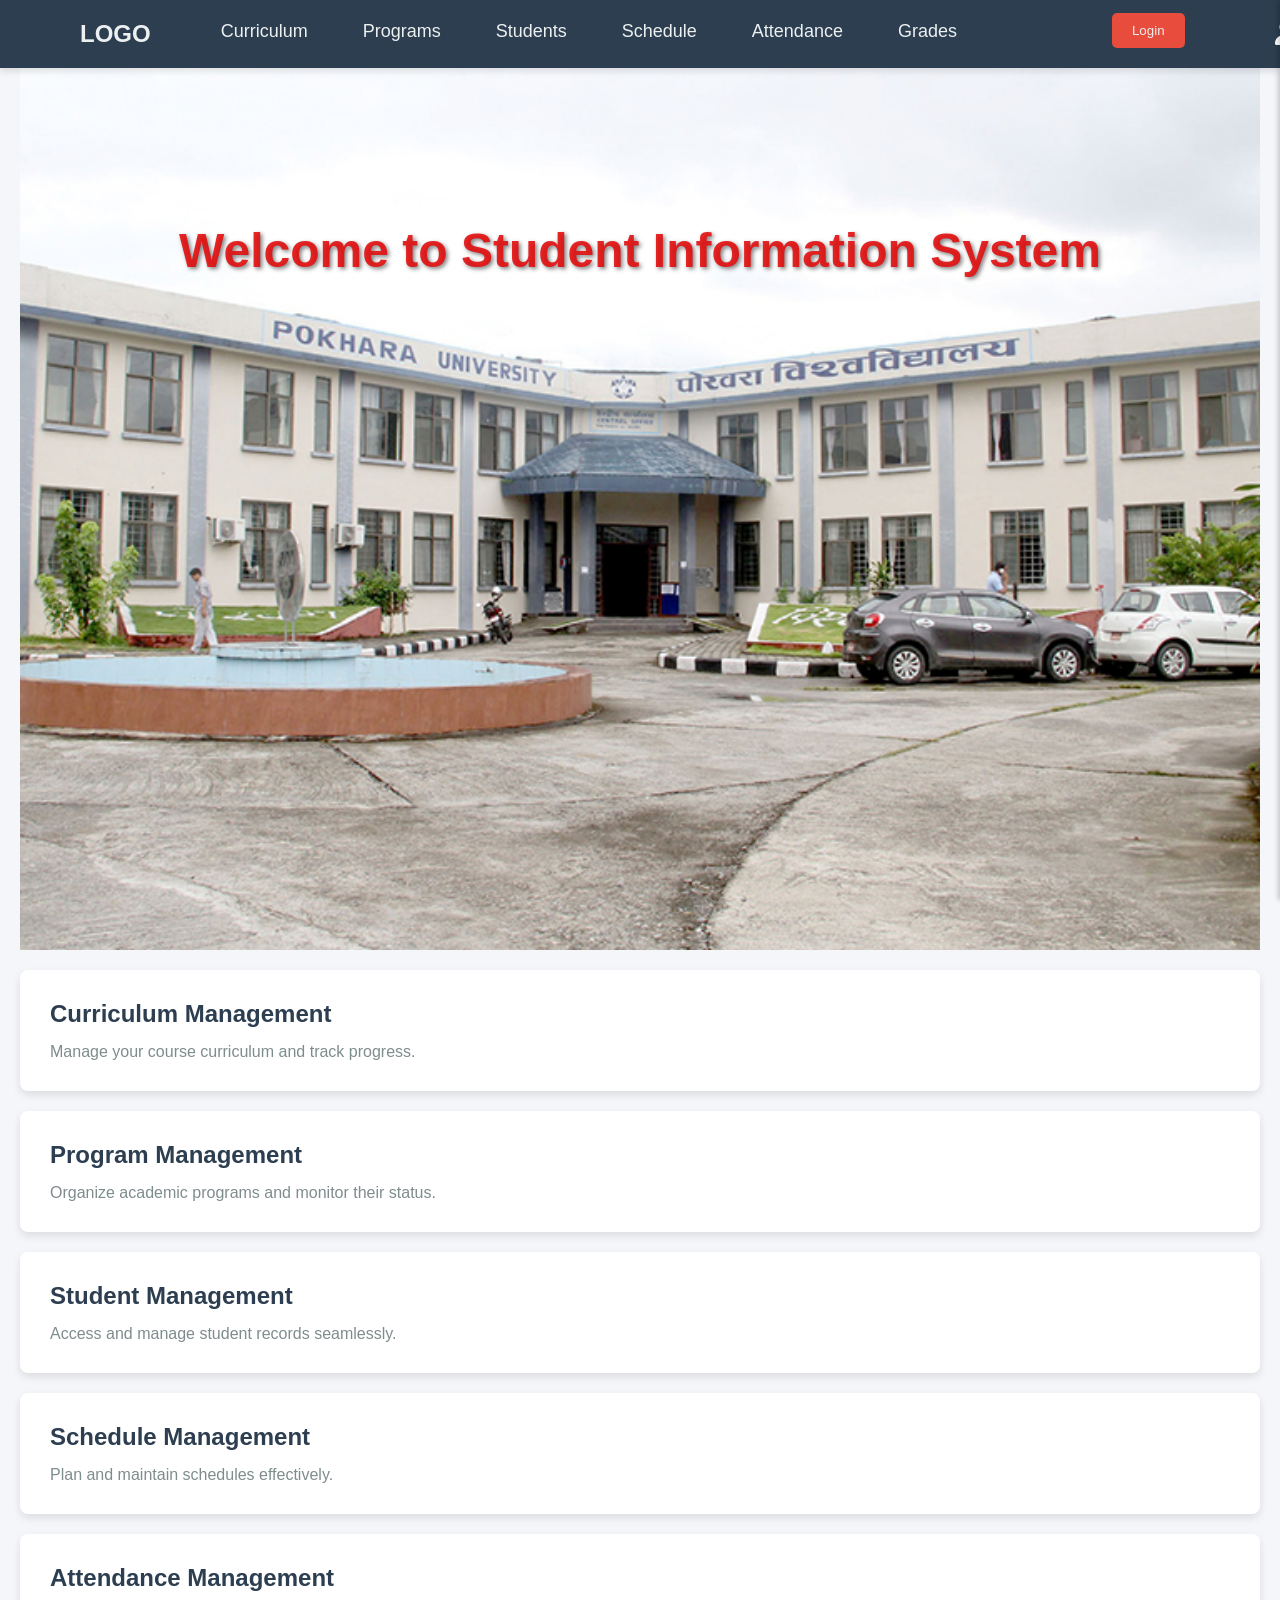
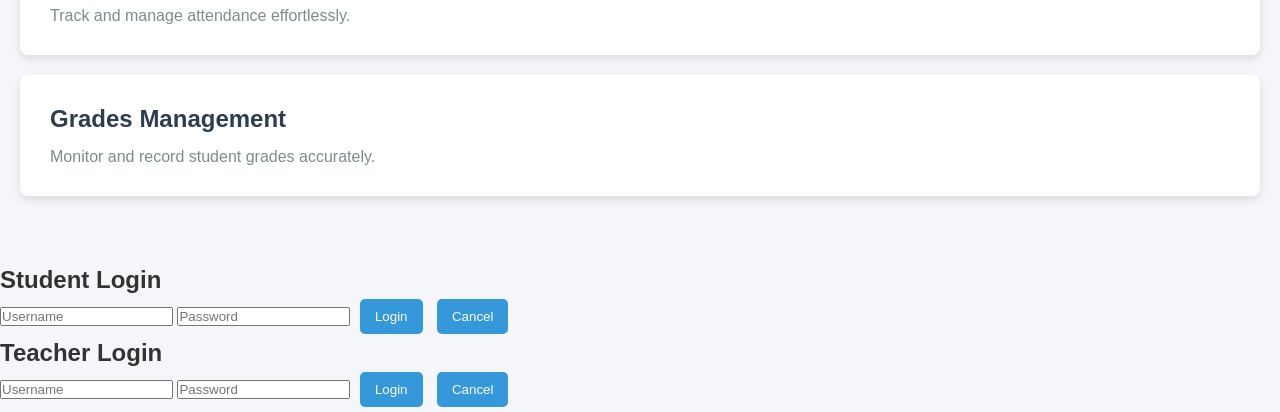
==== index.html @ 1caba860 "added all" ====
<!DOCTYPE html>
<html lang="en">
<head>
  <meta charset="UTF-8">
  <meta name="viewport" content="width=device-width, initial-scale=1.0">
  <title>Student Information System</title>
  <link rel="stylesheet" href="style.css">
  <link rel="stylesheet" href="https://cdnjs.cloudflare.com/ajax/libs/font-awesome/6.0.0-beta3/css/all.min.css">
</head>
<body>
  <!-- Navbar -->
  <header id="back_from_dashboard">
    <nav>
      <div class="logo">LOGO</div>
      <ul class="nav-links">
        <li><a href="#curriculum">Curriculum</a></li>
        <li><a href="#programs">Programs</a></li>
        <li><a href="#students">Students</a></li>
        <li><a href="#schedule">Schedule</a></li>
        <li><a href="#attendance">Attendance</a></li>
        <li><a href="#grades">Grades</a></li>
        <li><button class="login-btn" onclick="toggleLogin()">Login</button></li>
      </ul>
      <div class="profile-icon">
        <i id="user-icon" class="fa-solid fa-user" onclick="toggleProfile()"></i>
      </div>
    </nav>
  </header>

  <!-- Main Section -->
  <main>
    <section class="hero-section">
      <style>  
      
      .hero-section {
        width: 100%;
height: 100vh; /* Makes the section take the full height of the screen */
background-image: url('/Pokhara-university.jpg'); /* Replace with your image URL */
background-size: cover; /* Ensures the image covers the entire section */
background-position: center; /* Centers the image */
background-repeat: no-repeat; /* Prevents the image from repeating */
display: flex;
justify-content: center;
align-items: center;
color: white;
}

</style>

      <h1 id="first-text">Welcome to Student Information System</h1>
    </section>
    <section id="curriculum" class="feature">
      <h2>Curriculum Management</h2>
      <p>Manage your course curriculum and track progress.</p>
    </section>
    <section id="programs" class="feature">
      <h2>Program Management</h2>
      <p>Organize academic programs and monitor their status.</p>
    </section>
    <section id="students" class="feature">
      <h2>Student Management</h2>
      <p>Access and manage student records seamlessly.</p>
    </section>
    <section id="schedule" class="feature">
      <h2>Schedule Management</h2>
      <p>Plan and maintain schedules effectively.</p>
    </section>
    <section id="attendance" class="feature">
      <h2>Attendance Management</h2>
      <p>Track and manage attendance effortlessly.</p>
    </section>
    <section id="grades" class="feature">
      <h2>Grades Management</h2>
      <p>Monitor and record student grades accurately.</p>
    </section>
  </main>

  <!-- Profile Dashboard (Right Side) -->
  <div class="profile-dashboard hidden" id="profile-dashboard">
    <h2 id="myprofile">My Profile</h2>
    <style>
        body {
            font-family: Arial, sans-serif;
            margin: 0;
            padding: 0;
            background-color: #f5f5f5;
        }
        h1#first-text{
            margin-top: -500px;
        }
        .dashboard {
            display: flex;
            height: 100vh;
        }

        .main-content {
            flex: 1;
            padding: 20px;
        }

        .profile-section {
            width: 30%;
            position: fixed;
            right: 0;
            top: 0;
            bottom: 0;
            background: white;
            box-shadow: -2px 0 5px rgba(0, 0, 0, 0.1);
            overflow-y: auto;
            padding: 20px;
        }

        .profile-header {
            display: flex;
            align-items: center;
            justify-content: space-between;
        }

        .profile-header h2 {
            margin: 0;
        }

        h2#myprofile {
            margin-left: 120px;
        }

        .profile-header button {
            background-color: #f44336;
            color: white;
            border: none;
            padding: 8px 16px;
            cursor: pointer;
            border-radius: 4px;
        }
      
        .profile-header button:hover {
            background-color: #d32f2f;
        }

        .profile-photo {
            margin: 20px 0;
            text-align: center;
        }

        .profile-photo-container {
            display: flex;
            align-items: center;
            justify-content: center;
            flex-direction: column;
            gap: 10px;
        }

        .profile-photo img {
            width: 120px;
            height: 120px;
            border-radius: 50%;
            object-fit: cover;
            box-shadow: 0 2px 5px rgba(0, 0, 0, 0.2);
        }

        .profile-photo input {
            display: none;
        }

        .upload-btn {
            padding: 10px 16px;
            background-color: #4caf50;
            color: white;
            border: none;
            border-radius: 4px;
            cursor: pointer;
        }

        .upload-btn:hover {
            background-color: #45a049;
        }

        .save-btn {
            padding: 10px 16px;
            background-color: #007bff;
            color: white;
            border: none;
            border-radius: 4px;
            cursor: pointer;
        }

        .save-btn:hover {
            background-color: #0056b3;
        }

        .success-message {
            margin-top: 10px;
            color: green;
            font-size: 14px;
            display: none;
            text-align: center;
        }

        .profile-info {
            margin-top: 20px;
        }

        .profile-info h3 {
            border-bottom: 1px solid #ddd;
            padding-bottom: 8px;
            margin-bottom: 16px;
            color: #555;
        }

        .profile-info button {
            display: block;
            width: 100%;
            padding: 10px;
            margin-bottom: 10px;
            background-color: #2196f3;
            color: white;
            border: none;
            border-radius: 4px;
            cursor: pointer;
            text-align: left;
        }

        .profile-info button:hover {
            background-color: #1976d2;
        }

        .back-btn {
            position: absolute;
            top: 20px;
            left: 20px;
            background-color: #2196f3;
            color: white;
            border: none;
            padding: 8px 16px;
            border-radius: 4px;
            cursor: pointer;
            text-decoration: none;
        }

        .back-btn:hover {
            background-color: #1976d2;
        }

        .personal-info {
            padding: 10px;
            border: 1px solid #ddd;
            border-radius: 4px;
            background-color: #f9f9f9;
            margin-bottom: 20px;
        }

        .personal-info p {
            margin: 5px 0;
            color: #333;
        }
    </style>
</head>
<body>
    <div class="dashboard">
        <div class="main-content">
            <h1>Welcome to the Dashboard </h1>
            <!-- Main dashboard content here -->
        </div>
        <div class="profile-section" id="profileSection">
          <a href="test2.html" class="back-btn">Back</a> 
            <div class="profile-header">
                <h2 id="myprofile">My Profile</h2>
                <button onclick="logout()">Logout</button>
            </div>
            <div class="profile-photo">
                <div class="profile-photo-container">
                    <img src="https://via.placeholder.com/120" alt="Profile Photo" id="profilePhoto">
                    <label for="photoInput" class="upload-btn">Upload Profile Photo</label>
                    <input type="file" id="photoInput" accept="image/*" onchange="updatePhoto()">
                    <button class="save-btn" onclick="savePhoto()">Save Photo</button>
                </div>
                <div class="success-message" id="successMessage">
                    <span>&#10004; Your photo is saved successfully</span>
                </div>
            </div>
            <div class="personal-info">
                <h3>Personal Information</h3>
                <p><strong>Name:</strong> John Doe</p>
                <p><strong>Email:</strong> john.doe@example.com</p>
                <p><strong>Phone:</strong> +1234567890</p>
            </div>
            <div class="profile-info">
                <h3>Attendance History</h3>
                <button onclick="viewDetails('attendance')">View Attendance Reports</button>

                <h3>Scores</h3>
                <button onclick="viewDetails('testScores')">View Test Scores</button>
                <button onclick="viewDetails('examScores')">View Exam Scores</button>
                <button onclick="viewDetails('marksheet')">View Marksheet</button>

                <h3>Additional Features</h3>
                <button onclick="viewDetails('contactInfo')">View Contact Info</button>
            </div>
        </div>
    </div>

    <script>
        function goToHomePage() {
            window.location.href = 'home.html'; // Replace with the actual home page URL
        }

        function logout() {
            alert('You have been logged out.');
            window.location.href = 'login.html'; // Replace with the actual login page URL
        }

        function updatePhoto() {
            const photoInput = document.getElementById('photoInput');
            const profilePhoto = document.getElementById('profilePhoto');

            if (photoInput.files && photoInput.files[0]) {
                const reader = new FileReader();
                reader.onload = function (e) {
                    profilePhoto.src = e.target.result;
                };
                reader.readAsDataURL(photoInput.files[0]);
            }
        }

        function savePhoto() {
            const successMessage = document.getElementById('successMessage');
            successMessage.style.display = 'block';
        }

        function viewDetails(section) {
            switch (section) {
                case 'attendance':
                    alert('Attendance: 95%\nReports available for download.');
                    break;
                case 'testScores':
                    alert('Test Scores: 80%, 85%, 90%');
                    break;
                case 'examScores':
                    alert('Exam Scores: 88%, 92%');
                    break;
                case 'marksheet':
                    alert('Marksheet: Click to view/download from the dashboard.');
                    break;
                case 'contactInfo':
                    alert('Email: john.doe@example.com\nPhone: +1234567890');
                    break;
                default:
                    alert('No details available for this section.');
            }
        }
    </script>
</body>
</html>

  </div>

  <!-- Login Page (Centered Modal) -->
  <div class="login-modal hidden" id="login-modal">
    <div class="login-container">
      <button class="close-btn" onclick="toggleLogin()">×</button>
      <h2>Welcome Back</h2>
      <p>Choose your role to continue:</p>
      <div class="login-buttons">
        <button class="btn" onclick="toggleForm('student')">Login as Student</button>
        <button class="btn" onclick="toggleForm('teacher')">Login as Teacher</button>
      </div>
    </div>
  </div>

  <!-- Login Forms -->
  <div class="form-modal hidden" id="student-form">
    <form>
      <h2>Student Login</h2>
      <input type="text" placeholder="Username" required>
      <input type="password" placeholder="Password" required>
      <button class="btn">Login</button>
      <button type="button" class="btn cancel-btn" onclick="toggleForm()">Cancel</button>
    </form>
  </div>
  <div class="form-modal hidden" id="teacher-form">
    <form>
      <h2>Teacher Login</h2>
      <input type="text" placeholder="Username" required>
      <input type="password" placeholder="Password" required>
      <button class="btn">Login</button>
      <button type="button" class="btn cancel-btn" onclick="toggleForm()">Cancel</button>
    </form>
  </div>

  <script src="scripts.js"></script>

  <style>/* General Styles */
    body {
      font-family: Arial, sans-serif;
      background-color: #f4f6f9;
      color: #333;
      margin: 0;
      padding: 0;
    }
    
    header {
      position: fixed;
      width: 100%;
      top: 0;
      left: 0;
      background-color: #2c3e50;
      color: white;
      display: flex;
      justify-content: space-between;
      padding: 10px 20px;
      z-index: 1000;
    }
    
    .nav-links {
      list-style: none;
      display: flex;
      gap: 15px;
      margin: 0px 50px;
    }
    
    .nav-links a, .login-btn {
      color: #ecf0f1;
      text-decoration: none;
      cursor: pointer;
    }
    div.logo{
      margin-left: -150px;
    }
    
    .profile-icon {
      font-size: 1.5rem;
      cursor: pointer;
    }
    
    /* Profile Dashboard */
    .profile-dashboard {
      position: fixed;
      top: 0;
      right: 0;
      width: 300px;
      height: 100%;
      background: white;
      box-shadow: -2px 0 5px rgba(0, 0, 0, 0.2);
      padding: 20px;
      z-index: 2000;
    }
    
    .profile-dashboard.hidden {
      transform: translateX(100%);
      transition: transform 0.3s ease-in-out;
    }
    
    /* Login Modal */
    .login-modal {
      position: fixed;
      top: 0;
      left: 0;
      width: 100%;
      height: 100%;
      background: rgba(0, 0, 0, 0.5);
      display: flex;
      justify-content: center;
      align-items: center;
      z-index: 3000;
    }
    
    .login-modal.hidden {
      display: none;
    }
    
    .login-container {
      background: white;
      padding: 30px;
      border-radius: 10px;
      box-shadow: 0 4px 8px rgba(0, 0, 0, 0.2);
      width: 350px;
      text-align: center;
    }
    
    .login-buttons .btn {
      margin: 10px;
    }
    
    /* Buttons */
    .btn {
      background-color: #3498db;
      color: white;
      padding: 10px 15px;
      border: none;
      border-radius: 5px;
      cursor: pointer;
      margin: 5px;
    }
    .close-btn{
        margin-left: -200px;
        margin-top: 40px;
        background-color: red;
        display:hidden;
    }
    </style>
    <script>function toggleProfile() {
        const profile = document.getElementById('profile-dashboard');
        profile.classList.toggle('hidden');
      }
      
      function toggleLogin() {
        const loginModal = document.getElementById('login-modal');
        loginModal.classList.toggle('hidden');
      }
      
      function toggleForm(formType = null) {
        const studentForm = document.getElementById('student-form');
        const teacherForm = document.getElementById('teacher-form');
        studentForm.classList.add('hidden');
        teacherForm.classList.add('hidden');
      
        if (formType === 'student') {
          studentForm.classList.remove('hidden');
        } else if (formType === 'teacher') {
          teacherForm.classList.remove('hidden');
        }
      }
      </script>
</body>
</html>
---- style.css ----
/* General Styles */
* {
    margin: 0;
    padding: 0;
    box-sizing: border-box;
    font-family: 'Arial', sans-serif;
  }
  
  body {
    background-color: #f4f6f9;
    color: #333;
    padding-top: 60px; /* Offset for fixed navbar */
  }
  
  /* Navbar Styles */
  header {
    position: fixed;
    top: 0;
    left: 0;
    width: 100%;
    background-color: #2c3e50;
    box-shadow: 0 4px 6px rgba(0, 0, 0, 0.1);
    z-index: 1000;
  }
  
  nav {
    max-width: 1200px;
    margin: 0 200px;
    display: flex;
    justify-content: space-between;
    align-items: center;
    padding: 10px;
  }
  
  .logo {
    color: #ecf0f1;
    font-size: 24px;
    font-weight: bold;
  }

  .nav-links {
    list-style: none;
    display: flex;
    margin: 7px 30px;
    
  }
  
  .nav-links li {
    margin: 0px 20px;
    
  }
  
  .nav-links a {
    color: #ecf0f1;
    text-decoration: none;
    font-size: 18px;
    transition: color 0.3s;

  }
  
  .nav-links a:hover {
    color: #3498db;
  }
  
  .login-btn {
    background-color: #e74c3c;
    border: none;
    padding: 10px 20px;
    color: white;
    cursor: pointer;
    border-radius: 5px;
    transition: background-color 0.3s;
    margin-left: 100px;
    margin-top: -10px;
  }
  
  .login-btn:hover {
    background-color: #c0392b;
    
  }

  /* Profile Icon */
  .profile-icon {
    margin-left: 20px;
  
  }
  #user-icon{
    color: #fff;
    font-size: 1.5rem;
   
  }
  .profile-icon img {
    width: 40px;
    height: 40px;
    border-radius: 50%;
    border: 2px solid #ecf0f1;
    cursor: pointer;
    transition: transform 0.3s;
  }
  
  .profile-icon img:hover {
    transform: scale(1.1);
  }
  
  /* Main Content */
  main {
    padding: 50px 20px;
  }
 /* Ensure the section covers the full screen */
.hero-section {
    width: 100%;
    height: 100vh; /* Makes the section take the full height of the screen */
    background-image: url('/photo/Pokhara-university.jpg'); /* Replace with your image URL */
    background-size: cover; /* Ensures the image covers the entire section */
    background-position: center; /* Centers the image */
    background-repeat: no-repeat; /* Prevents the image from repeating */
    display: flex;
    justify-content: center;
    align-items: center;
    color: white;
  }
  
  .hero-section h1 {
    font-size: 3em; /* Adjust font size as needed */
    text-shadow: 2px 2px 4px rgba(0, 0, 0, 0.5); /* Adds a shadow to the text for visibility */
    text-align: center;
  }
  #first-text{
    color:rgba(226, 14, 14, 0.897);
    margin-top: -600px;
  }
 
  .feature {
    background-color: #fff;
    padding: 30px;
    margin: 20px 0;
    border-radius: 8px;
    box-shadow: 0 4px 8px rgba(0, 0, 0, 0.1);
  }
  
  .feature h2 {
    color: #2c3e50;
    font-size: 24px;
    margin-bottom: 15px;
  }
  
  .feature p {
    font-size: 16px;
    color: #7f8c8d;
  }
  
  /* Responsive Design */
  @media (max-width: 768px) {
    .nav-links {
      flex-direction: column;
      align-items: center;
    }
  
    .nav-links li {
      margin: 10px 0;
    }
  
    .login-btn {
      width: 100%;
      padding: 12px;
    }
  
    .profile-icon {
      display: none; /* Hide profile icon on mobile */
    }
  }
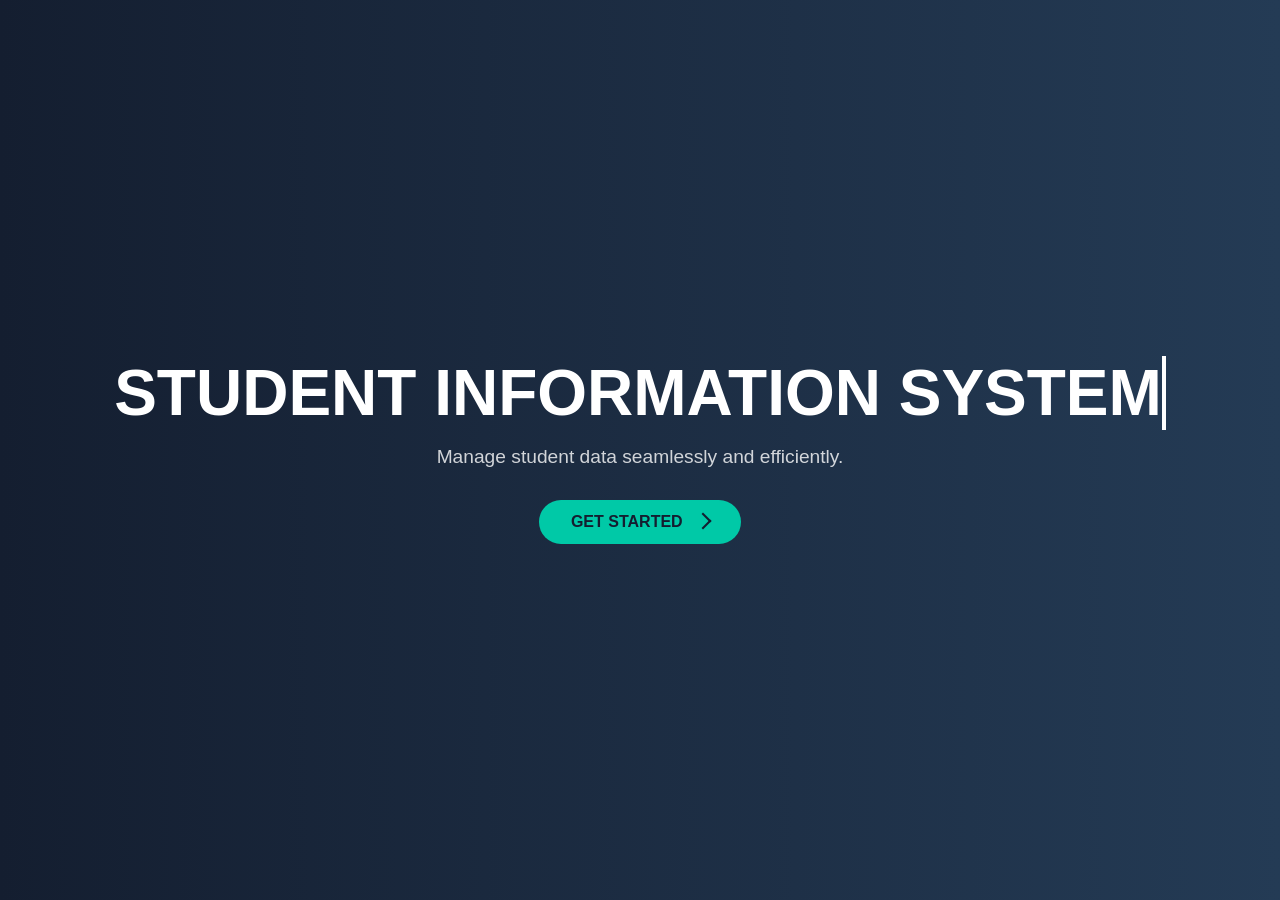
==== commit c3d7d214: "fixed routings" ====
--- a/index.html
+++ b/index.html
@@ -1,525 +1,142 @@
 <!DOCTYPE html>
 <html lang="en">
 <head>
-  <meta charset="UTF-8">
-  <meta name="viewport" content="width=device-width, initial-scale=1.0">
-  <title>Student Information System</title>
-  <link rel="stylesheet" href="style.css">
-  <link rel="stylesheet" href="https://cdnjs.cloudflare.com/ajax/libs/font-awesome/6.0.0-beta3/css/all.min.css">
-</head>
-<body>
-  <!-- Navbar -->
-  <header id="back_from_dashboard">
-    <nav>
-      <div class="logo">LOGO</div>
-      <ul class="nav-links">
-        <li><a href="#curriculum">Curriculum</a></li>
-        <li><a href="#programs">Programs</a></li>
-        <li><a href="#students">Students</a></li>
-        <li><a href="#schedule">Schedule</a></li>
-        <li><a href="#attendance">Attendance</a></li>
-        <li><a href="#grades">Grades</a></li>
-        <li><button class="login-btn" onclick="toggleLogin()">Login</button></li>
-      </ul>
-      <div class="profile-icon">
-        <i id="user-icon" class="fa-solid fa-user" onclick="toggleProfile()"></i>
-      </div>
-    </nav>
-  </header>
-
-  <!-- Main Section -->
-  <main>
-    <section class="hero-section">
-      <style>  
-      
-      .hero-section {
-        width: 100%;
-height: 100vh; /* Makes the section take the full height of the screen */
-background-image: url('/Pokhara-university.jpg'); /* Replace with your image URL */
-background-size: cover; /* Ensures the image covers the entire section */
-background-position: center; /* Centers the image */
-background-repeat: no-repeat; /* Prevents the image from repeating */
-display: flex;
-justify-content: center;
-align-items: center;
-color: white;
-}
-
-</style>
-
-      <h1 id="first-text">Welcome to Student Information System</h1>
-    </section>
-    <section id="curriculum" class="feature">
-      <h2>Curriculum Management</h2>
-      <p>Manage your course curriculum and track progress.</p>
-    </section>
-    <section id="programs" class="feature">
-      <h2>Program Management</h2>
-      <p>Organize academic programs and monitor their status.</p>
-    </section>
-    <section id="students" class="feature">
-      <h2>Student Management</h2>
-      <p>Access and manage student records seamlessly.</p>
-    </section>
-    <section id="schedule" class="feature">
-      <h2>Schedule Management</h2>
-      <p>Plan and maintain schedules effectively.</p>
-    </section>
-    <section id="attendance" class="feature">
-      <h2>Attendance Management</h2>
-      <p>Track and manage attendance effortlessly.</p>
-    </section>
-    <section id="grades" class="feature">
-      <h2>Grades Management</h2>
-      <p>Monitor and record student grades accurately.</p>
-    </section>
-  </main>
-
-  <!-- Profile Dashboard (Right Side) -->
-  <div class="profile-dashboard hidden" id="profile-dashboard">
-    <h2 id="myprofile">My Profile</h2>
+    <meta charset="UTF-8">
+    <meta name="viewport" content="width=device-width, initial-scale=1.0">
+    <title>Student Information System</title>
     <style>
-        body {
-            font-family: Arial, sans-serif;
+        * {
             margin: 0;
             padding: 0;
-            background-color: #f5f5f5;
-        }
-        h1#first-text{
-            margin-top: -500px;
-        }
-        .dashboard {
-            display: flex;
-            height: 100vh;
+            box-sizing: border-box;
+            font-family: 'Arial', sans-serif;
         }
 
-        .main-content {
-            flex: 1;
-            padding: 20px;
+        body {
+            background: linear-gradient(to right, #141E30, #243B55);
+            display: flex;
+            justify-content: center;
+            align-items: center;
+            height: 100vh;
+            color: #fff;
+            overflow: hidden;
         }
 
-        .profile-section {
-            width: 30%;
-            position: fixed;
-            right: 0;
-            top: 0;
-            bottom: 0;
-            background: white;
-            box-shadow: -2px 0 5px rgba(0, 0, 0, 0.1);
-            overflow-y: auto;
-            padding: 20px;
+        .container {
+            text-align: center;
+            animation: fadeIn 1.5s ease-in-out;
         }
 
-        .profile-header {
-            display: flex;
-            align-items: center;
-            justify-content: space-between;
+        h1 {
+            font-size: 4rem;
+            text-transform: uppercase;
+            margin-bottom: 1rem;
+            animation: typing 4s steps(40, end), blink 0.6s step-end infinite;
+            white-space: nowrap;
+            overflow: hidden;
+            border-right: 4px solid #fff;
         }
 
-        .profile-header h2 {
-            margin: 0;
+        p {
+            font-size: 1.2rem;
+            margin-bottom: 2rem;
+            opacity: 0.8;
+            animation: fadeUp 2s ease-in-out;
         }
 
-        h2#myprofile {
-            margin-left: 120px;
+        .btn {
+            display: inline-block;
+            padding: 0.8rem 2rem;
+            font-size: 1rem;
+            color: #141E30;
+            background: #00C9A7;
+            border: none;
+            border-radius: 50px;
+            text-transform: uppercase;
+            font-weight: bold;
+            cursor: pointer;
+            text-decoration: none;
+            position: relative;
+            transition: all 0.3s ease-in-out;
         }
 
-        .profile-header button {
-            background-color: #f44336;
-            color: white;
-            border: none;
-            padding: 8px 16px;
-            cursor: pointer;
-            border-radius: 4px;
-        }
-      
-        .profile-header button:hover {
-            background-color: #d32f2f;
+        .btn:hover {
+            background: #00E5FF;
+            transform: scale(1.1);
+            box-shadow: 0 6px 20px rgba(0, 0, 0, 0.3);
         }
 
-        .profile-photo {
-            margin: 20px 0;
-            text-align: center;
+        .btn span {
+            display: inline-block;
+            transition: transform 0.3s ease-in-out;
         }
 
-        .profile-photo-container {
-            display: flex;
-            align-items: center;
-            justify-content: center;
-            flex-direction: column;
-            gap: 10px;
+        .btn:hover span {
+            transform: translateX(10px);
         }
 
-        .profile-photo img {
-            width: 120px;
-            height: 120px;
-            border-radius: 50%;
-            object-fit: cover;
-            box-shadow: 0 2px 5px rgba(0, 0, 0, 0.2);
+        .btn .arrow {
+            margin-left: 10px;
+            border: solid #141E30;
+            border-width: 0 2px 2px 0;
+            display: inline-block;
+            padding: 5px;
+            transform: rotate(-45deg);
+            transition: transform 0.3s ease-in-out;
         }
 
-        .profile-photo input {
-            display: none;
+        .btn:hover .arrow {
+            transform: rotate(-45deg) translateX(5px);
         }
 
-        .upload-btn {
-            padding: 10px 16px;
-            background-color: #4caf50;
-            color: white;
-            border: none;
-            border-radius: 4px;
-            cursor: pointer;
+        @keyframes fadeIn {
+            from {
+                opacity: 0;
+            }
+            to {
+                opacity: 1;
+            }
         }
 
-        .upload-btn:hover {
-            background-color: #45a049;
+        @keyframes fadeUp {
+            from {
+                transform: translateY(30px);
+                opacity: 0;
+            }
+            to {
+                transform: translateY(0);
+                opacity: 1;
+            }
         }
 
-        .save-btn {
-            padding: 10px 16px;
-            background-color: #007bff;
-            color: white;
-            border: none;
-            border-radius: 4px;
-            cursor: pointer;
+        @keyframes typing {
+            from {
+                width: 0;
+            }
+            to {
+                width: 100%;
+            }
         }
 
-        .save-btn:hover {
-            background-color: #0056b3;
+        @keyframes blink {
+            from, to {
+                border-color: transparent;
+            }
+            50% {
+                border-color: white;
+            }
         }
 
-        .success-message {
-            margin-top: 10px;
-            color: green;
-            font-size: 14px;
-            display: none;
-            text-align: center;
-        }
-
-        .profile-info {
-            margin-top: 20px;
-        }
-
-        .profile-info h3 {
-            border-bottom: 1px solid #ddd;
-            padding-bottom: 8px;
-            margin-bottom: 16px;
-            color: #555;
-        }
-
-        .profile-info button {
-            display: block;
-            width: 100%;
-            padding: 10px;
-            margin-bottom: 10px;
-            background-color: #2196f3;
-            color: white;
-            border: none;
-            border-radius: 4px;
-            cursor: pointer;
-            text-align: left;
-        }
-
-        .profile-info button:hover {
-            background-color: #1976d2;
-        }
-
-        .back-btn {
-            position: absolute;
-            top: 20px;
-            left: 20px;
-            background-color: #2196f3;
-            color: white;
-            border: none;
-            padding: 8px 16px;
-            border-radius: 4px;
-            cursor: pointer;
-            text-decoration: none;
-        }
-
-        .back-btn:hover {
-            background-color: #1976d2;
-        }
-
-        .personal-info {
-            padding: 10px;
-            border: 1px solid #ddd;
-            border-radius: 4px;
-            background-color: #f9f9f9;
-            margin-bottom: 20px;
-        }
-
-        .personal-info p {
-            margin: 5px 0;
-            color: #333;
-        }
     </style>
 </head>
 <body>
-    <div class="dashboard">
-        <div class="main-content">
-            <h1>Welcome to the Dashboard </h1>
-            <!-- Main dashboard content here -->
-        </div>
-        <div class="profile-section" id="profileSection">
-          <a href="test2.html" class="back-btn">Back</a> 
-            <div class="profile-header">
-                <h2 id="myprofile">My Profile</h2>
-                <button onclick="logout()">Logout</button>
-            </div>
-            <div class="profile-photo">
-                <div class="profile-photo-container">
-                    <img src="https://via.placeholder.com/120" alt="Profile Photo" id="profilePhoto">
-                    <label for="photoInput" class="upload-btn">Upload Profile Photo</label>
-                    <input type="file" id="photoInput" accept="image/*" onchange="updatePhoto()">
-                    <button class="save-btn" onclick="savePhoto()">Save Photo</button>
-                </div>
-                <div class="success-message" id="successMessage">
-                    <span>&#10004; Your photo is saved successfully</span>
-                </div>
-            </div>
-            <div class="personal-info">
-                <h3>Personal Information</h3>
-                <p><strong>Name:</strong> John Doe</p>
-                <p><strong>Email:</strong> john.doe@example.com</p>
-                <p><strong>Phone:</strong> +1234567890</p>
-            </div>
-            <div class="profile-info">
-                <h3>Attendance History</h3>
-                <button onclick="viewDetails('attendance')">View Attendance Reports</button>
-
-                <h3>Scores</h3>
-                <button onclick="viewDetails('testScores')">View Test Scores</button>
-                <button onclick="viewDetails('examScores')">View Exam Scores</button>
-                <button onclick="viewDetails('marksheet')">View Marksheet</button>
-
-                <h3>Additional Features</h3>
-                <button onclick="viewDetails('contactInfo')">View Contact Info</button>
-            </div>
-        </div>
+    <div class="container">
+        <h1>Student Information System</h1>
+        <p>Manage student data seamlessly and efficiently.</p>
+        <a href="login1.html" class="btn">
+            Get Started
+            <span class="arrow"></span>
+        </a>
     </div>
-
-    <script>
-        function goToHomePage() {
-            window.location.href = 'home.html'; // Replace with the actual home page URL
-        }
-
-        function logout() {
-            alert('You have been logged out.');
-            window.location.href = 'login.html'; // Replace with the actual login page URL
-        }
-
-        function updatePhoto() {
-            const photoInput = document.getElementById('photoInput');
-            const profilePhoto = document.getElementById('profilePhoto');
-
-            if (photoInput.files && photoInput.files[0]) {
-                const reader = new FileReader();
-                reader.onload = function (e) {
-                    profilePhoto.src = e.target.result;
-                };
-                reader.readAsDataURL(photoInput.files[0]);
-            }
-        }
-
-        function savePhoto() {
-            const successMessage = document.getElementById('successMessage');
-            successMessage.style.display = 'block';
-        }
-
-        function viewDetails(section) {
-            switch (section) {
-                case 'attendance':
-                    alert('Attendance: 95%\nReports available for download.');
-                    break;
-                case 'testScores':
-                    alert('Test Scores: 80%, 85%, 90%');
-                    break;
-                case 'examScores':
-                    alert('Exam Scores: 88%, 92%');
-                    break;
-                case 'marksheet':
-                    alert('Marksheet: Click to view/download from the dashboard.');
-                    break;
-                case 'contactInfo':
-                    alert('Email: john.doe@example.com\nPhone: +1234567890');
-                    break;
-                default:
-                    alert('No details available for this section.');
-            }
-        }
-    </script>
-</body>
-</html>
-
-  </div>
-
-  <!-- Login Page (Centered Modal) -->
-  <div class="login-modal hidden" id="login-modal">
-    <div class="login-container">
-      <button class="close-btn" onclick="toggleLogin()">×</button>
-      <h2>Welcome Back</h2>
-      <p>Choose your role to continue:</p>
-      <div class="login-buttons">
-        <button class="btn" onclick="toggleForm('student')">Login as Student</button>
-        <button class="btn" onclick="toggleForm('teacher')">Login as Teacher</button>
-      </div>
-    </div>
-  </div>
-
-  <!-- Login Forms -->
-  <div class="form-modal hidden" id="student-form">
-    <form>
-      <h2>Student Login</h2>
-      <input type="text" placeholder="Username" required>
-      <input type="password" placeholder="Password" required>
-      <button class="btn">Login</button>
-      <button type="button" class="btn cancel-btn" onclick="toggleForm()">Cancel</button>
-    </form>
-  </div>
-  <div class="form-modal hidden" id="teacher-form">
-    <form>
-      <h2>Teacher Login</h2>
-      <input type="text" placeholder="Username" required>
-      <input type="password" placeholder="Password" required>
-      <button class="btn">Login</button>
-      <button type="button" class="btn cancel-btn" onclick="toggleForm()">Cancel</button>
-    </form>
-  </div>
-
-  <script src="scripts.js"></script>
-
-  <style>/* General Styles */
-    body {
-      font-family: Arial, sans-serif;
-      background-color: #f4f6f9;
-      color: #333;
-      margin: 0;
-      padding: 0;
-    }
-    
-    header {
-      position: fixed;
-      width: 100%;
-      top: 0;
-      left: 0;
-      background-color: #2c3e50;
-      color: white;
-      display: flex;
-      justify-content: space-between;
-      padding: 10px 20px;
-      z-index: 1000;
-    }
-    
-    .nav-links {
-      list-style: none;
-      display: flex;
-      gap: 15px;
-      margin: 0px 50px;
-    }
-    
-    .nav-links a, .login-btn {
-      color: #ecf0f1;
-      text-decoration: none;
-      cursor: pointer;
-    }
-    div.logo{
-      margin-left: -150px;
-    }
-    
-    .profile-icon {
-      font-size: 1.5rem;
-      cursor: pointer;
-    }
-    
-    /* Profile Dashboard */
-    .profile-dashboard {
-      position: fixed;
-      top: 0;
-      right: 0;
-      width: 300px;
-      height: 100%;
-      background: white;
-      box-shadow: -2px 0 5px rgba(0, 0, 0, 0.2);
-      padding: 20px;
-      z-index: 2000;
-    }
-    
-    .profile-dashboard.hidden {
-      transform: translateX(100%);
-      transition: transform 0.3s ease-in-out;
-    }
-    
-    /* Login Modal */
-    .login-modal {
-      position: fixed;
-      top: 0;
-      left: 0;
-      width: 100%;
-      height: 100%;
-      background: rgba(0, 0, 0, 0.5);
-      display: flex;
-      justify-content: center;
-      align-items: center;
-      z-index: 3000;
-    }
-    
-    .login-modal.hidden {
-      display: none;
-    }
-    
-    .login-container {
-      background: white;
-      padding: 30px;
-      border-radius: 10px;
-      box-shadow: 0 4px 8px rgba(0, 0, 0, 0.2);
-      width: 350px;
-      text-align: center;
-    }
-    
-    .login-buttons .btn {
-      margin: 10px;
-    }
-    
-    /* Buttons */
-    .btn {
-      background-color: #3498db;
-      color: white;
-      padding: 10px 15px;
-      border: none;
-      border-radius: 5px;
-      cursor: pointer;
-      margin: 5px;
-    }
-    .close-btn{
-        margin-left: -200px;
-        margin-top: 40px;
-        background-color: red;
-        display:hidden;
-    }
-    </style>
-    <script>function toggleProfile() {
-        const profile = document.getElementById('profile-dashboard');
-        profile.classList.toggle('hidden');
-      }
-      
-      function toggleLogin() {
-        const loginModal = document.getElementById('login-modal');
-        loginModal.classList.toggle('hidden');
-      }
-      
-      function toggleForm(formType = null) {
-        const studentForm = document.getElementById('student-form');
-        const teacherForm = document.getElementById('teacher-form');
-        studentForm.classList.add('hidden');
-        teacherForm.classList.add('hidden');
-      
-        if (formType === 'student') {
-          studentForm.classList.remove('hidden');
-        } else if (formType === 'teacher') {
-          teacherForm.classList.remove('hidden');
-        }
-      }
-      </script>
 </body>
 </html>
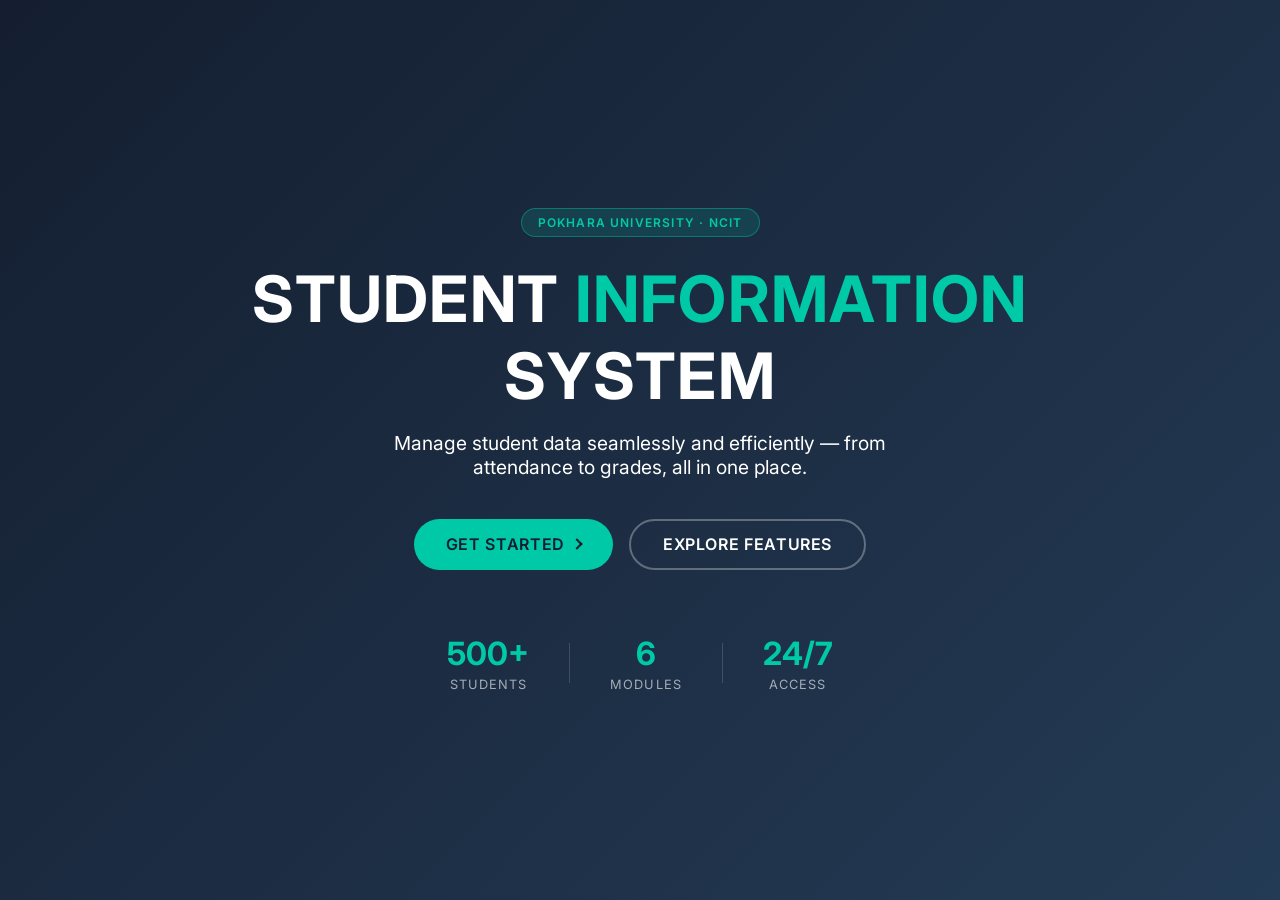
==== commit 95adddaa: "improved ui" ====
--- a/index.html
+++ b/index.html
@@ -3,99 +3,169 @@
 <head>
     <meta charset="UTF-8">
     <meta name="viewport" content="width=device-width, initial-scale=1.0">
+    <meta name="description" content="Student Information System – Manage student data seamlessly and efficiently.">
     <title>Student Information System</title>
+    <link rel="preconnect" href="https://fonts.googleapis.com">
+    <link href="https://fonts.googleapis.com/css2?family=Inter:wght@400;600;700&display=swap" rel="stylesheet">
     <style>
         * {
             margin: 0;
             padding: 0;
             box-sizing: border-box;
-            font-family: 'Arial', sans-serif;
         }
 
         body {
-            background: linear-gradient(to right, #141E30, #243B55);
+            background: linear-gradient(135deg, #141E30 0%, #243B55 100%);
             display: flex;
             justify-content: center;
             align-items: center;
-            height: 100vh;
+            min-height: 100vh;
             color: #fff;
-            overflow: hidden;
+            font-family: 'Inter', sans-serif;
+            padding: 20px;
         }
 
         .container {
             text-align: center;
-            animation: fadeIn 1.5s ease-in-out;
+            animation: fadeIn 1s ease-in-out;
+            width: 100%;
+            max-width: 800px;
+        }
+
+        .badge {
+            display: inline-block;
+            background: rgba(0, 201, 167, 0.15);
+            border: 1px solid rgba(0, 201, 167, 0.4);
+            color: #00C9A7;
+            font-size: 0.75rem;
+            font-weight: 600;
+            letter-spacing: 0.1em;
+            text-transform: uppercase;
+            padding: 6px 16px;
+            border-radius: 50px;
+            margin-bottom: 1.5rem;
+            animation: fadeIn 1.2s ease;
         }
 
         h1 {
-            font-size: 4rem;
+            font-size: clamp(1.8rem, 5vw, 4rem);
+            font-weight: 700;
             text-transform: uppercase;
             margin-bottom: 1rem;
-            animation: typing 4s steps(40, end), blink 0.6s step-end infinite;
-            white-space: nowrap;
-            overflow: hidden;
-            border-right: 4px solid #fff;
+            line-height: 1.2;
+            letter-spacing: 0.02em;
+            animation: fadeUp 1s ease-in-out 0.2s both;
+        }
+
+        h1 span {
+            color: #00C9A7;
         }
 
         p {
-            font-size: 1.2rem;
-            margin-bottom: 2rem;
-            opacity: 0.8;
-            animation: fadeUp 2s ease-in-out;
+            font-size: clamp(0.95rem, 2vw, 1.2rem);
+            margin-bottom: 2.5rem;
+            opacity: 0.75;
+            animation: fadeUp 1s ease-in-out 0.4s both;
+            max-width: 500px;
+            margin-left: auto;
+            margin-right: auto;
+        }
+
+        .btn-group {
+            display: flex;
+            gap: 16px;
+            justify-content: center;
+            flex-wrap: wrap;
+            animation: fadeUp 1s ease-in-out 0.6s both;
         }
 
         .btn {
-            display: inline-block;
-            padding: 0.8rem 2rem;
+            display: inline-flex;
+            align-items: center;
+            gap: 8px;
+            padding: 0.85rem 2rem;
             font-size: 1rem;
+            font-weight: 600;
             color: #141E30;
             background: #00C9A7;
             border: none;
             border-radius: 50px;
             text-transform: uppercase;
-            font-weight: bold;
             cursor: pointer;
             text-decoration: none;
-            position: relative;
-            transition: all 0.3s ease-in-out;
+            transition: all 0.3s ease;
+            letter-spacing: 0.04em;
         }
 
         .btn:hover {
             background: #00E5FF;
-            transform: scale(1.1);
-            box-shadow: 0 6px 20px rgba(0, 0, 0, 0.3);
-        }
-
-        .btn span {
+            transform: translateY(-3px);
+            box-shadow: 0 12px 30px rgba(0, 201, 167, 0.35);
+        }
+
+        .btn-outline {
+            background: transparent;
+            border: 2px solid rgba(255,255,255,0.3);
+            color: #fff;
+        }
+
+        .btn-outline:hover {
+            background: rgba(255,255,255,0.1);
+            border-color: rgba(255,255,255,0.6);
+            box-shadow: 0 12px 30px rgba(0,0,0,0.2);
+        }
+
+        .arrow {
             display: inline-block;
-            transition: transform 0.3s ease-in-out;
-        }
-
-        .btn:hover span {
-            transform: translateX(10px);
-        }
-
-        .btn .arrow {
-            margin-left: 10px;
-            border: solid #141E30;
+            width: 8px;
+            height: 8px;
+            border: solid currentColor;
             border-width: 0 2px 2px 0;
-            display: inline-block;
-            padding: 5px;
             transform: rotate(-45deg);
-            transition: transform 0.3s ease-in-out;
+            transition: transform 0.3s;
         }
 
         .btn:hover .arrow {
-            transform: rotate(-45deg) translateX(5px);
+            transform: rotate(-45deg) translateX(3px) translateY(-3px);
+        }
+
+        .stats {
+            display: flex;
+            justify-content: center;
+            gap: 40px;
+            margin-top: 4rem;
+            flex-wrap: wrap;
+            animation: fadeUp 1s ease-in-out 0.8s both;
+        }
+
+        .stat {
+            text-align: center;
+        }
+
+        .stat-value {
+            font-size: clamp(1.4rem, 3vw, 2rem);
+            font-weight: 700;
+            color: #00C9A7;
+        }
+
+        .stat-label {
+            font-size: 0.8rem;
+            opacity: 0.6;
+            text-transform: uppercase;
+            letter-spacing: 0.08em;
+            margin-top: 4px;
+        }
+
+        .divider {
+            width: 1px;
+            height: 40px;
+            background: rgba(255,255,255,0.15);
+            align-self: center;
         }
 
         @keyframes fadeIn {
-            from {
-                opacity: 0;
-            }
-            to {
-                opacity: 1;
-            }
+            from { opacity: 0; }
+            to { opacity: 1; }
         }
 
         @keyframes fadeUp {
@@ -109,34 +179,42 @@
             }
         }
 
-        @keyframes typing {
-            from {
-                width: 0;
-            }
-            to {
-                width: 100%;
-            }
-        }
-
-        @keyframes blink {
-            from, to {
-                border-color: transparent;
-            }
-            50% {
-                border-color: white;
-            }
-        }
-
+        @media (max-width: 480px) {
+            .divider { display: none; }
+            .stats { gap: 24px; }
+            .btn-group { flex-direction: column; align-items: center; }
+            .btn { width: 100%; max-width: 280px; justify-content: center; }
+        }
     </style>
 </head>
 <body>
     <div class="container">
-        <h1>Student Information System</h1>
-        <p>Manage student data seamlessly and efficiently.</p>
-        <a href="login1.html" class="btn">
-            Get Started
-            <span class="arrow"></span>
-        </a>
+        <div class="badge">Pokhara University · NCIT</div>
+        <h1>Student <span>Information</span> System</h1>
+        <p>Manage student data seamlessly and efficiently — from attendance to grades, all in one place.</p>
+        <div class="btn-group">
+            <a href="login1.html" class="btn">
+                Get Started
+                <span class="arrow"></span>
+            </a>
+            <a href="main.html" class="btn btn-outline">Explore Features</a>
+        </div>
+        <div class="stats">
+            <div class="stat">
+                <div class="stat-value">500+</div>
+                <div class="stat-label">Students</div>
+            </div>
+            <div class="divider"></div>
+            <div class="stat">
+                <div class="stat-value">6</div>
+                <div class="stat-label">Modules</div>
+            </div>
+            <div class="divider"></div>
+            <div class="stat">
+                <div class="stat-value">24/7</div>
+                <div class="stat-label">Access</div>
+            </div>
+        </div>
     </div>
 </body>
 </html>
